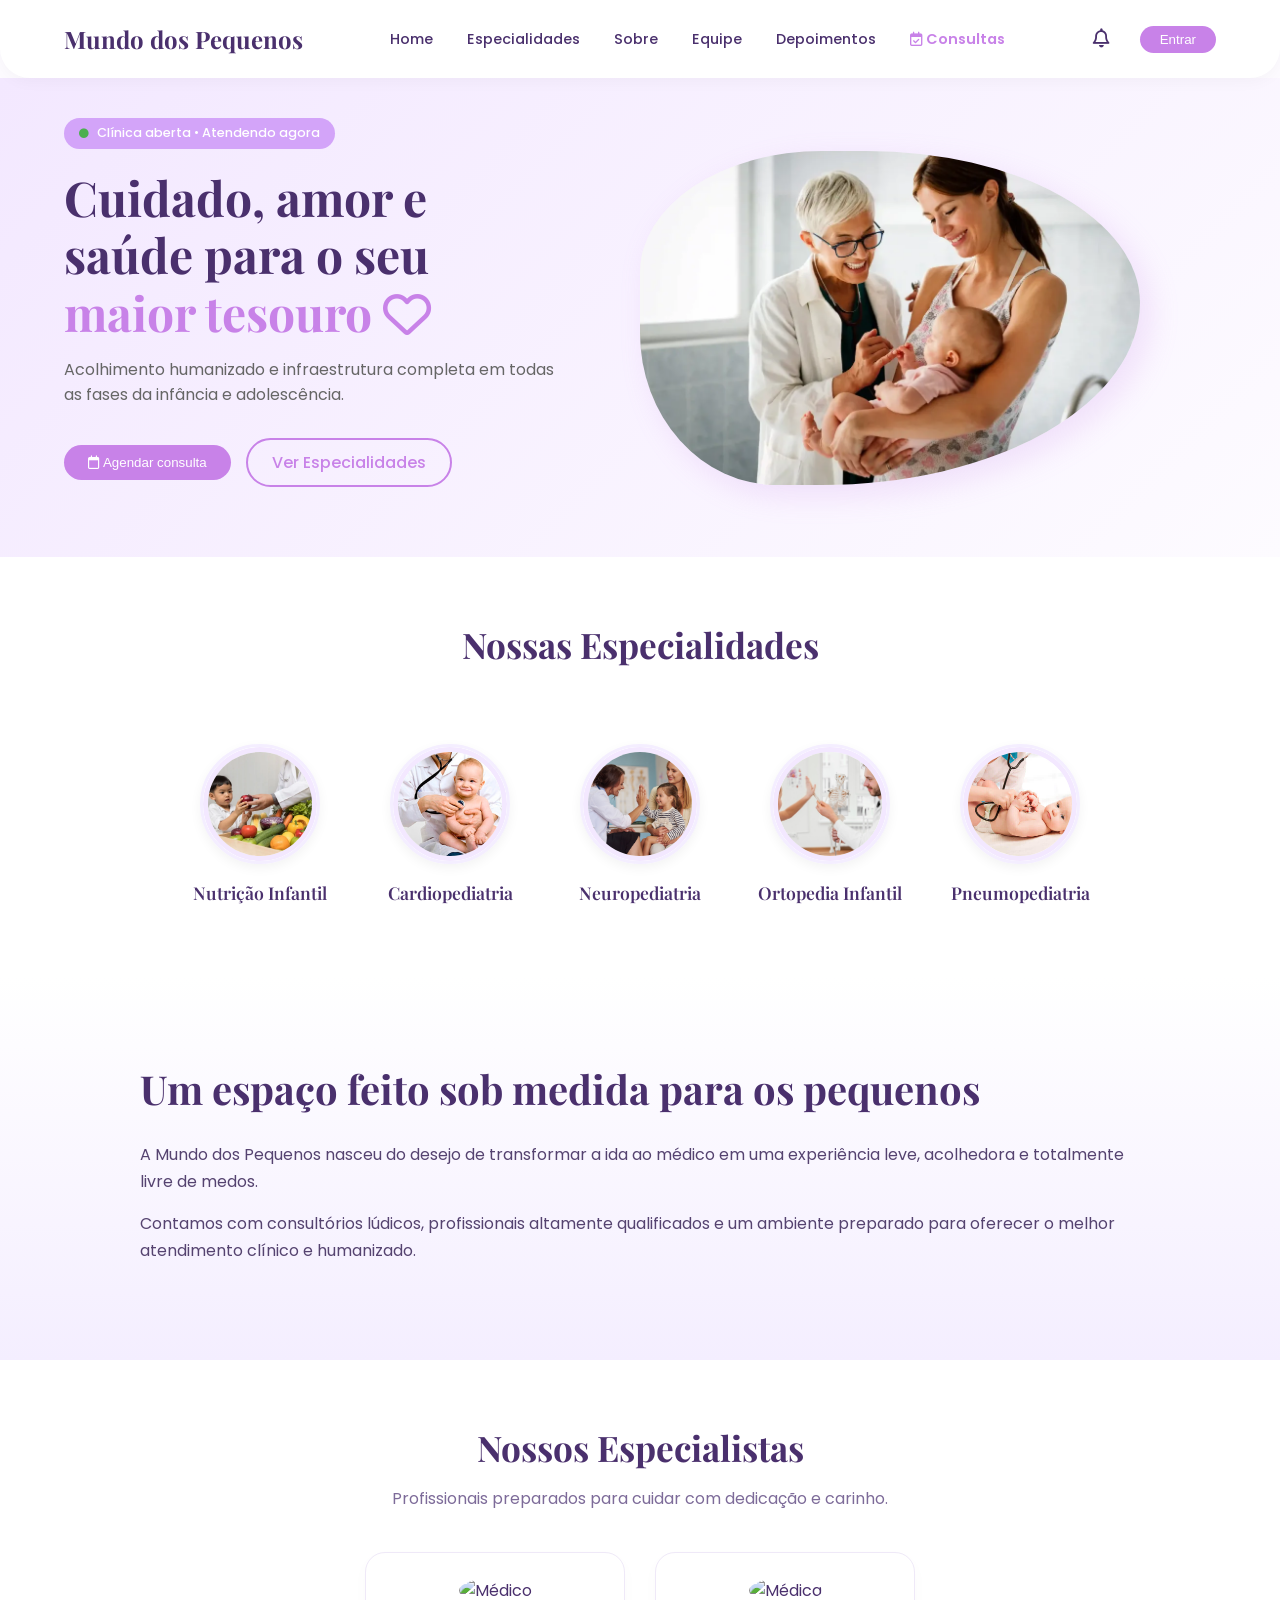
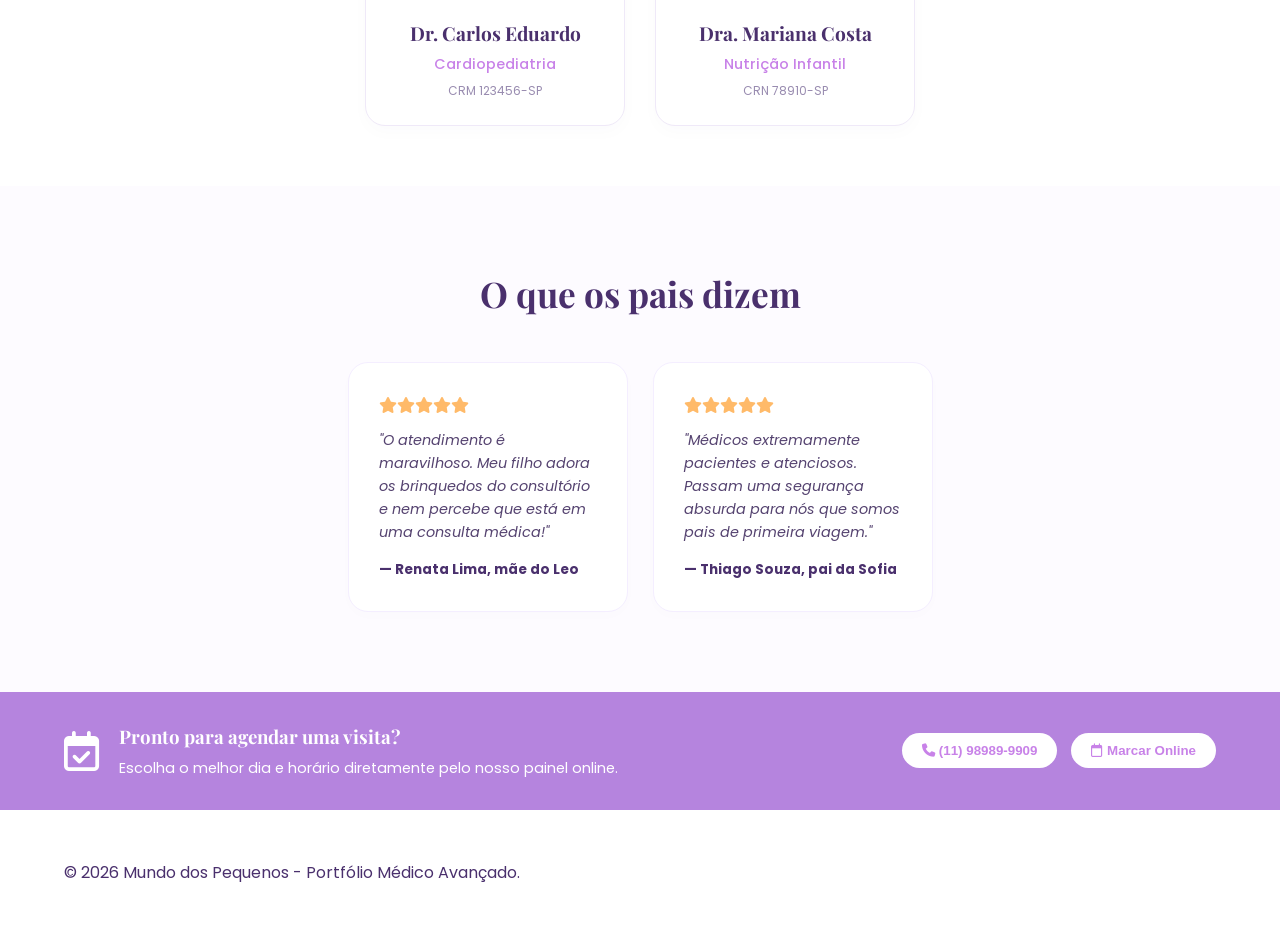
==== meus-agendamentos.html @ 8f844f4b "Continuação Continuação do trabalho para teste" ====
<!doctype html>
<html lang="pt-BR">
  <head>
    <meta charset="UTF-8" />
    <meta name="viewport" content="width=device-width, initial-scale=1.0" />
    <title>Mundo dos Pequenos - Minhas Consultas</title>
    <link
      href="https://fonts.googleapis.com/css2?family=Poppins:wght=300;400;500;600&display=swap"
      rel="stylesheet"
    />
    <link
      rel="stylesheet"
      href="https://cdnjs.cloudflare.com/ajax/libs/font-awesome/6.4.0/css/all.min.css"
    />
    <script src="https://cdn.jsdelivr.net/npm/sweetalert2@11"></script>
    <link rel="stylesheet" href="css/styles.css" />
    <style>
      .tabs-header {
        display: flex;
        gap: 10px;
        margin-bottom: 25px;
        border-bottom: 2px solid #efe9f8;
        padding-bottom: 10px;
      }
      .tab-btn {
        padding: 10px 20px;
        border: none;
        background: none;
        font-weight: 500;
        cursor: pointer;
        color: #7d6b99;
        font-family: inherit;
      }
      .tab-btn.active {
        color: var(--primary-purple);
        border-bottom: 3px solid var(--primary-purple);
        font-weight: 600;
      }
      .prontuario-badge {
        background: #e2f1ff;
        color: #0056b3;
        padding: 10px;
        border-radius: 8px;
        font-size: 0.8rem;
        margin-top: 12px;
        display: block;
        border-left: 3px solid #0056b3;
      }

      /* Estilo do Estado Vazio Premium */
      .empty-portal {
        text-align: center;
        padding: 60px 20px;
        background: white;
        border-radius: 24px;
        box-shadow: 0 8px 24px rgba(74, 48, 109, 0.02);
        border: 1px dashed #c882e8;
        max-width: 500px;
        margin: 50px auto;
      }
      .empty-portal i {
        font-size: 3.5rem;
        color: #e2d9f3;
        margin-bottom: 20px;
      }
      .empty-portal h3 {
        color: var(--dark-purple);
        margin-bottom: 10px;
      }
      .empty-portal p {
        color: #7d6b99;
        font-size: 0.9rem;
        margin-bottom: 25px;
      }
    </style>
  </head>
  <body class="page-agendamento" style="background: #f8f6fc; min-height: 100vh">
    <header class="navbar" style="background: white">
      <h2>Mundo dos Pequenos</h2>
      <button
        type="button"
        onclick="window.location.href = 'index.html'"
        class="btn-outline-purple"
      >
        Voltar ao Home
      </button>
    </header>

    <main
      class="dashboard-container"
      style="max-width: 1000px; margin: 40px auto; padding: 0 20px"
    >
      <div
        class="dashboard-header"
        style="
          background: white;
          padding: 30px;
          border-radius: 24px;
          text-align: center;
          margin-bottom: 30px;
          box-shadow: 0 4px 20px rgba(0, 0, 0, 0.01);
        "
      >
        <i
          class="fa-regular fa-calendar-check"
          style="
            font-size: 2.5rem;
            color: var(--primary-purple);
            margin-bottom: 10px;
          "
        ></i>
        <h2>Central de Consultas do Paciente</h2>
        <p>
          Acompanhe seus horários agendados e consulte os prontuários liberados
          pelos pediatras.
        </p>
      </div>

      <div class="tabs-header">
        <button class="tab-btn active" id="tabProximas">
          Próximas Consultas
        </button>
        <button class="tab-btn" id="tabHistorico">
          Histórico (Passadas / Concluídas)
        </button>
      </div>

      <div
        id="gridAgendamentos"
        class="cards-grid"
        style="
          display: grid;
          grid-template-columns: repeat(auto-fill, minmax(320px, 1fr));
          gap: 20px;
        "
      ></div>

      <div id="mensagemVazia" class="empty-portal hidden">
        <i class="fa-regular fa-calendar-times"></i>
        <h3>Nenhum agendamento por aqui</h3>
        <p>
          Você não possui nenhuma consulta registrada nesta categoria no
          momento.
        </p>
        <button
          onclick="window.location.href = 'agendamento.html'"
          class="btn-primary"
        >
          <i class="fa-solid fa-plus"></i> Agendar Nova Consulta
        </button>
      </div>
    </main>

    <script>
      document.addEventListener("DOMContentLoaded", () => {
        const sessao =
          JSON.parse(sessionStorage.getItem("sessao_active")) ||
          JSON.parse(sessionStorage.getItem("sessao_ativa"));
        if (!sessao) {
          window.location.href = "index.html";
          return;
        }

        let abaAtiva = "proximas";
        const grid = document.getElementById("gridAgendamentos");
        const msgVazia = document.getElementById("mensagemVazia");

        document
          .getElementById("tabProximas")
          .addEventListener("click", (e) => {
            alternarAba("proximas", e.target);
          });
        document
          .getElementById("tabHistorico")
          .addEventListener("click", (e) => {
            alternarAba("historico", e.target);
          });

        function alternarAba(aba, elemento) {
          abaAtiva = aba;
          document
            .querySelectorAll(".tab-btn")
            .forEach((b) => b.classList.remove("active"));
          elemento.classList.add("active");
          carregarCards();
        }

        function carregarCards() {
          const todos =
            JSON.parse(localStorage.getItem("banco_agendamentos")) || [];
          // Garante filtrar apenas as consultas criadas por este paciente logado
          let filtrados = todos.filter((a) => a.responsavel_id === sessao.id);
          let hoje = new Date().toISOString().split("T")[0];

          if (abaAtiva === "proximas") {
            filtrados = filtrados.filter(
              (a) => a.data_consulta >= hoje && a.status !== "Concluído",
            );
          } else {
            filtrados = filtrados.filter(
              (a) => a.data_consulta < hoje || a.status === "Concluído",
            );
          }

          grid.innerHTML = "";

          if (filtrados.length === 0) {
            msgVazia.classList.remove("hidden");
            return;
          }
          msgVazia.classList.add("hidden");

          filtrados.forEach((ag) => {
            let dataF = ag.data_consulta.split("-").reverse().join("/");
            let card = document.createElement("div");
            card.className = "appointment-card";
            card.style.background = "white";
            card.style.padding = "24px";
            card.style.borderRadius = "20px";
            card.style.border = "1px solid #EFE9F8";
            card.style.display = "flex";
            card.style.flexDirection = "column";
            card.style.justifyContent = "space-between";

            let botaoAcao = "";
            if (abaAtiva === "proximas") {
              botaoAcao = `<button onclick="cancelar('${ag.id_agendamento}')" class="btn-card-cancel" style="margin-top:15px;"><i class="fa-regular fa-trash-can"></i> Desmarcar Consulta</button>`;
            }

            card.innerHTML = `
                        <div>
                            <div style="display:flex; justify-content:between; align-items:center; margin-bottom:15px; border-bottom:1px dashed #EFE9F8; padding-bottom:10px;">
                                <span style="font-weight:600; font-size:0.8rem; background:#F4EEFF; padding:4px 12px; border-radius:20px; color:var(--dark-purple);"><i class="fa-regular fa-clock"></i> ${dataF} às ${ag.horario_consulta}</span>
                                <span style="font-size:0.75rem; font-weight:600; padding:4px 10px; border-radius:20px; background:${ag.status === "Concluído" ? "#E8FBF0" : "#E6F4FF"}; color:${ag.status === "Concluído" ? "#107C41" : "#0070E0"}; margin-left:auto;">${ag.status}</span>
                            </div>
                            <span style="font-size:0.75rem; color:#8978a5; text-transform:uppercase;">Criança</span>
                            <h3 style="margin:2px 0 10px 0; font-size:1.3rem; color:var(--dark-purple);">${ag.paciente_infantil}</h3>
                            <p style="font-size:0.85rem; color:#554370; margin-bottom:4px;"><i class="fa-solid fa-user-doctor" style="color:var(--primary-purple)"></i> Pediatra: <strong>${ag.medico_designado}</strong></p>
                            <p style="font-size:0.85rem; color:#554370;"><i class="fa-solid fa-stethoscope" style="color:var(--primary-purple)"></i> Área: <strong>${ag.especialidade}</strong></p>
                            
                            ${ag.evolucao_medica ? `<div class="prontuario-badge"><strong><i class="fa-solid fa-prescription-bottle-medical"></i> Prontuário & Receita:</strong><br>"${ag.evolucao_medica}"</div>` : ""}
                        </div>
                        ${botaoAcao}
                    `;
            grid.appendChild(card);
          });
        }

        window.cancelar = (id) => {
          Swal.fire({
            title: "Deseja cancelar?",
            text: "Essa vaga será liberada para outros pacientes.",
            icon: "warning",
            showCancelButton: true,
            confirmButtonColor: "#D93838",
            confirmButtonText: "Sim, cancelar",
            cancelButtonText: "Voltar",
          }).then((result) => {
            if (result.isConfirmed) {
              let todos =
                JSON.parse(localStorage.getItem("banco_agendamentos")) || [];
              todos = todos.filter((a) => a.id_agendamento !== id);
              localStorage.setItem("banco_agendamentos", JSON.stringify(todos));
              Swal.fire(
                "Cancelada!",
                "A consulta foi desmarcada.",
                "success",
              ).then(() => carregarCards());
            }
          });
        };

        carregarCards();
      });
    </script>
  </body>
</html>
---- css/styles.css ----
:root {
  --primary-purple: #c882e8;
  --light-purple: #f3e8ff;
  --dark-purple: #4a306d;
  --white: #ffffff;
  --font-heading: "Playfair Display", serif;
  --font-body: "Poppins", sans-serif;
}

* {
  margin: 0;
  padding: 0;
  box-sizing: border-box;
}

html {
  scroll-behavior: smooth;
}

body {
  font-family: var(--font-body);
  color: var(--dark-purple);
  background-color: #fdfbff;
  line-height: 1.6;
  overflow-x: hidden;
}

h1,
h2,
h3,
h4 {
  font-family: var(--font-heading);
  color: var(--dark-purple);
}

a {
  text-decoration: none;
  color: inherit;
}

/* Utilitários de Visibilidade Globais */
.hidden {
  display: none !important;
}
.hidden-content {
  display: none;
}
.visible-content {
  display: block !important;
}

/* Destaque de Texto */
.highlight-text {
  color: var(--primary-purple);
  font-weight: 600;
}

/* Alertas customizados de Login */
.auth-toast {
  padding: 12px;
  border-radius: 12px;
  background-color: #ffeaea;
  color: #cc3333;
  font-size: 0.85rem;
  margin-bottom: 15px;
  text-align: center;
  border: 1px solid #ffaaaa;
  font-weight: 500;
}
.auth-toast.success {
  background-color: #e6ffe6;
  color: #227722;
  border-color: #a8ffa8;
}

/* Botões */
.btn-primary {
  background-color: var(--primary-purple);
  color: var(--white);
  padding: 10px 24px;
  border-radius: 30px;
  font-weight: 500;
  transition: opacity 0.3s;
  border: none;
  cursor: pointer;
  display: inline-block;
  text-align: center;
}
.btn-primary:hover {
  opacity: 0.8;
}

.bulk-btn {
  width: 100%;
  padding: 12px;
  font-size: 1rem;
  border-radius: 25px !important;
}

.btn-outline {
  background-color: transparent;
  color: var(--primary-purple);
  padding: 10px 24px;
  border-radius: 30px;
  border: 2px solid var(--primary-purple);
  font-weight: 500;
  display: inline-block;
}

.btn-outline-purple {
  background-color: transparent;
  color: var(--primary-purple);
  padding: 10px 24px;
  border-radius: 30px;
  border: 1px solid var(--primary-purple);
  font-weight: 500;
  display: inline-block;
  margin-top: 15px;
  cursor: pointer;
}

.btn-outline-small {
  background-color: transparent;
  color: #cc3333;
  padding: 5px 15px;
  border-radius: 20px;
  border: 1px solid #cc3333;
  font-size: 0.8rem;
  cursor: pointer;
  font-weight: 500;
  display: inline-flex;
  align-items: center;
  gap: 5px;
}
.btn-outline-small:hover {
  background-color: #cc3333;
  color: var(--white);
}

.btn-small {
  background-color: var(--primary-purple);
  color: var(--white);
  padding: 5px 20px;
  border-radius: 20px;
  font-size: 0.85rem;
  display: inline-block;
}

.btn-white {
  background-color: var(--white);
  color: var(--primary-purple);
  padding: 10px 20px;
  border-radius: 30px;
  border: none;
  font-weight: 600;
  cursor: pointer;
  margin-left: 10px;
}

/* INTERFACE DE AUTENTICAÇÃO (SISTEMA DE LOGIN DE ENTRADA) */
.auth-overlay {
  position: fixed;
  top: 0;
  left: 0;
  width: 100%;
  height: 100%;
  background: linear-gradient(135deg, #f3e8ff 0%, #ead6ff 100%);
  display: flex;
  justify-content: center;
  align-items: center;
  z-index: 2000;
}
.auth-box {
  background-color: var(--white);
  padding: 40px;
  border-radius: 24px;
  width: 100%;
  max-width: 460px;
  box-shadow: 0 15px 35px rgba(74, 48, 109, 0.1);
}
.auth-header {
  text-align: center;
  margin-bottom: 25px;
}
.auth-header h2 {
  font-size: 2.2rem;
  color: var(--dark-purple);
  margin-bottom: 5px;
}
.auth-header p {
  font-size: 0.85rem;
  color: #777;
}
.profile-selector {
  display: flex;
  gap: 10px;
  margin-top: 15px;
  background-color: #f6f0fc;
  padding: 5px;
  border-radius: 30px;
}
.btn-profile {
  flex: 1;
  padding: 10px;
  border: none;
  background-color: transparent;
  border-radius: 25px;
  font-family: var(--font-body);
  font-size: 0.9rem;
  font-weight: 500;
  color: #777;
  cursor: pointer;
  transition: all 0.3s;
}
.btn-profile.active {
  background-color: var(--primary-purple);
  color: var(--white);
}
.auth-form-box h3 {
  font-size: 1.1rem;
  margin-bottom: 15px;
  color: var(--dark-purple);
}
.auth-form-box form {
  display: flex;
  flex-direction: column;
  gap: 12px;
}
.auth-form-box input {
  width: 100%;
  padding: 12px 18px;
  border-radius: 25px;
  border: 1px solid #e1d5f2;
  background-color: #fdfbff;
  font-family: var(--font-body);
  font-size: 0.9rem;
  outline: none;
  color: var(--dark-purple);
}
.auth-form-box input:focus {
  border-color: var(--primary-purple);
}
.auth-switch {
  text-align: center;
  font-size: 0.85rem;
  margin-top: 15px;
  color: #666;
}
.auth-switch a {
  color: var(--primary-purple);
  font-weight: 600;
}

/* Layout Principal (Navbar) */
.navbar {
  display: flex;
  justify-content: space-between;
  align-items: center;
  padding: 20px 5%;
  background-color: var(--white);
  border-radius: 0 0 30px 30px;
  box-shadow: 0 4px 15px rgba(0, 0, 0, 0.03);
  position: sticky;
  top: 0;
  z-index: 100;
}
.nav-links a {
  margin: 0 15px;
  font-weight: 500;
  font-size: 0.9rem;
}
.nav-links a:hover {
  color: var(--primary-purple);
}
.nav-actions {
  display: flex;
  align-items: center;
  gap: 15px;
}
.user-badge {
  font-size: 0.85rem;
  color: var(--dark-purple);
}
.user-badge i {
  color: var(--primary-purple);
  margin-right: 4px;
}

/* Hero Section */
.hero {
  display: flex;
  align-items: center;
  justify-content: space-between;
  padding: 40px 5%;
  background: linear-gradient(135deg, #f3e8ff 0%, #fdfbff 100%);
}
.hero-content {
  flex: 1;
  max-width: 500px;
}
.status-pill {
  background-color: #d3a4f9;
  color: var(--white);
  padding: 5px 15px;
  border-radius: 20px;
  font-size: 0.8rem;
  font-weight: 500;
  display: inline-block;
  margin-bottom: 20px;
}
.status-pill i {
  font-size: 0.6rem;
  margin-right: 5px;
  color: #4caf50;
}
.hero h1 {
  font-size: 3rem;
  line-height: 1.2;
  margin-bottom: 15px;
}
.hero h1 span {
  color: var(--primary-purple);
}
.hero p {
  font-size: 1rem;
  margin-bottom: 30px;
  color: #666;
}
.hero-buttons {
  margin-bottom: 30px;
  display: flex;
  gap: 15px;
  align-items: center;
}
.hero-features {
  display: flex;
  gap: 15px;
  font-size: 0.8rem;
  font-weight: 500;
}
.hero-features i {
  color: #a8d08d;
}
.hero-image {
  flex: 1;
  display: flex;
  justify-content: center;
}
.hero-image img {
  width: 90%;
  max-width: 500px;
  border-radius: 40% 60% 70% 30% / 40% 50% 60% 50%;
  box-shadow: 10px 10px 30px rgba(200, 130, 232, 0.2);
}

/* Especialidades */
.specialties {
  display: flex;
  justify-content: center;
  gap: 30px;
  padding: 60px 5%;
  background-color: #fdfbff;
  flex-wrap: wrap;
}
.specialty-card {
  text-align: center;
  width: 150px;
}
.specialty-card img {
  width: 130px;
  height: 130px;
  border-radius: 50%;
  object-fit: cover;
  margin-bottom: 15px;
  border: 5px solid var(--light-purple);
}
.specialty-card h3 {
  font-size: 1rem;
  margin-bottom: 10px;
}

/* Conceito Section */
.concept {
  display: flex;
  align-items: center;
  padding: 60px 5%;
  background-color: var(--light-purple);
}
.concept-content {
  flex: 1;
  padding-right: 40px;
}
.concept-content .subtitle {
  color: var(--primary-purple);
  font-weight: 600;
  font-size: 0.9rem;
}
.concept-content h2 {
  font-size: 2.5rem;
  margin: 10px 0 20px;
}
.concept-image {
  flex: 1;
  position: relative;
  display: flex;
  justify-content: center;
}
.concept-image img {
  width: 300px;
  border-radius: 20px;
}
.quote-blob {
  position: absolute;
  bottom: -30px;
  right: 20px;
  background-color: #d3a4f9;
  padding: 25px;
  border-radius: 40% 60% 70% 30% / 40% 50% 60% 50%;
  color: var(--dark-purple);
  max-width: 250px;
  font-size: 0.85rem;
  box-shadow: 0 10px 20px rgba(0, 0, 0, 0.1);
}
.quote-blob strong {
  display: block;
  margin-top: 10px;
  color: var(--white);
}

/* Sobre Nós */
.about {
  display: flex;
  align-items: center;
  padding: 80px 5%;
  gap: 50px;
}
.about-image img {
  width: 100%;
  max-width: 400px;
  border-radius: 200px 200px 20px 20px;
}
.about-content {
  flex: 1;
}
.about-content h2 {
  font-size: 2.5rem;
  margin-bottom: 20px;
}
.about-content p {
  margin-bottom: 15px;
  color: #555;
}
.about-cards {
  display: flex;
  gap: 20px;
  margin-top: 30px;
}
.info-card {
  background-color: #f8efff;
  padding: 20px;
  border-radius: 15px;
  flex: 1;
  text-align: center;
  border: 1px solid #eed4ff;
}
.info-card i {
  font-size: 1.5rem;
  color: var(--primary-purple);
  margin-bottom: 10px;
}
.info-card h4 {
  margin-bottom: 5px;
  font-size: 1rem;
}
.info-card p {
  font-size: 0.8rem;
  margin: 0;
}

/* Banner de Agendamento */
.cta-banner {
  background-color: #b584de;
  padding: 30px 5%;
  display: flex;
  justify-content: space-between;
  align-items: center;
  color: var(--white);
}
.cta-text {
  display: flex;
  align-items: center;
  gap: 20px;
}
.cta-text i {
  font-size: 2.5rem;
}
.cta-text h3 {
  color: var(--white);
  margin-bottom: 5px;
}
.cta-text p {
  font-size: 0.9rem;
  margin: 0;
}

/* ESTILIZAÇÃO COMPLETA DA NOVA PÁGINA DE AGENDAMENTO */
.page-agendamento {
  background: linear-gradient(135deg, #fdfbff 0%, #f5ecff 100%);
  min-height: 100vh;
}
.agendamento-container {
  display: flex;
  justify-content: center;
  align-items: center;
  padding: 60px 5%;
}
.agendamento-box {
  background-color: var(--white);
  width: 100%;
  max-width: 600px;
  padding: 40px;
  border-radius: 24px;
  box-shadow: 0 10px 30px rgba(74, 48, 109, 0.05);
  border: 1px solid #eadfff;
}
.form-title {
  text-align: center;
  margin-bottom: 30px;
}
.form-title i {
  font-size: 2.5rem;
  color: var(--primary-purple);
  margin-bottom: 10px;
}
.form-title h2 {
  font-size: 2rem;
}
.form-title p {
  font-size: 0.9rem;
  color: #666;
}

.form-group {
  display: flex;
  flex-direction: column;
  gap: 8px;
  margin-bottom: 20px;
}
.form-group-row {
  display: flex;
  gap: 20px;
}
.form-group-row .form-group {
  flex: 1;
}

.form-group label {
  font-size: 0.85rem;
  font-weight: 500;
  color: var(--dark-purple);
}
.form-group input,
.form-group select,
.form-group textarea {
  width: 100%;
  padding: 12px 18px;
  border-radius: 15px;
  border: 1px solid #e1d5f2;
  background-color: #fdfbff;
  font-family: var(--font-body);
  font-size: 0.9rem;
  color: var(--dark-purple);
  outline: none;
}
.form-group input:focus,
.form-group select:focus,
.form-group textarea:focus {
  border-color: var(--primary-purple);
}

/* Footer */
footer {
  display: flex;
  justify-content: space-between;
  padding: 50px 5%;
  background-color: var(--white);
  flex-wrap: wrap;
}
.footer-col h4 {
  margin-bottom: 20px;
  font-size: 1.1rem;
}
.footer-col a {
  display: block;
  margin-bottom: 10px;
  font-size: 0.9rem;
  color: #666;
  transition: color 0.3s;
}
.footer-col a:hover {
  color: var(--primary-purple);
}
.contact p {
  margin-bottom: 10px;
  font-size: 0.9rem;
  color: #666;
}
.contact i {
  color: var(--primary-purple);
  margin-right: 8px;
}
.social-icons a {
  display: inline-block;
  margin-right: 15px;
  font-size: 1.5rem;
  color: var(--dark-purple);
}
.social-icons a:hover {
  color: var(--primary-purple);
}

/* Responsividade */
@media (max-width: 768px) {
  .hero,
  .concept,
  .about,
  .cta-banner {
    flex-direction: column;
    text-align: center;
  }
  .nav-links {
    display: none;
  }
  .hero-buttons {
    justify-content: center;
    flex-wrap: wrap;
  }
  .concept-content {
    padding-right: 0;
    margin-bottom: 40px;
  }
  .cta-actions {
    margin-top: 20px;
  }
  .quote-blob {
    position: relative;
    bottom: 0;
    right: 0;
    margin: -30px auto 0;
  }
  .about-cards {
    flex-direction: column;
  }
  footer {
    flex-direction: column;
    gap: 30px;
  }
  .auth-box {
    padding: 25px;
    margin: 15px;
  }
  .form-group-row {
    flex-direction: column;
    gap: 0;
  }
}
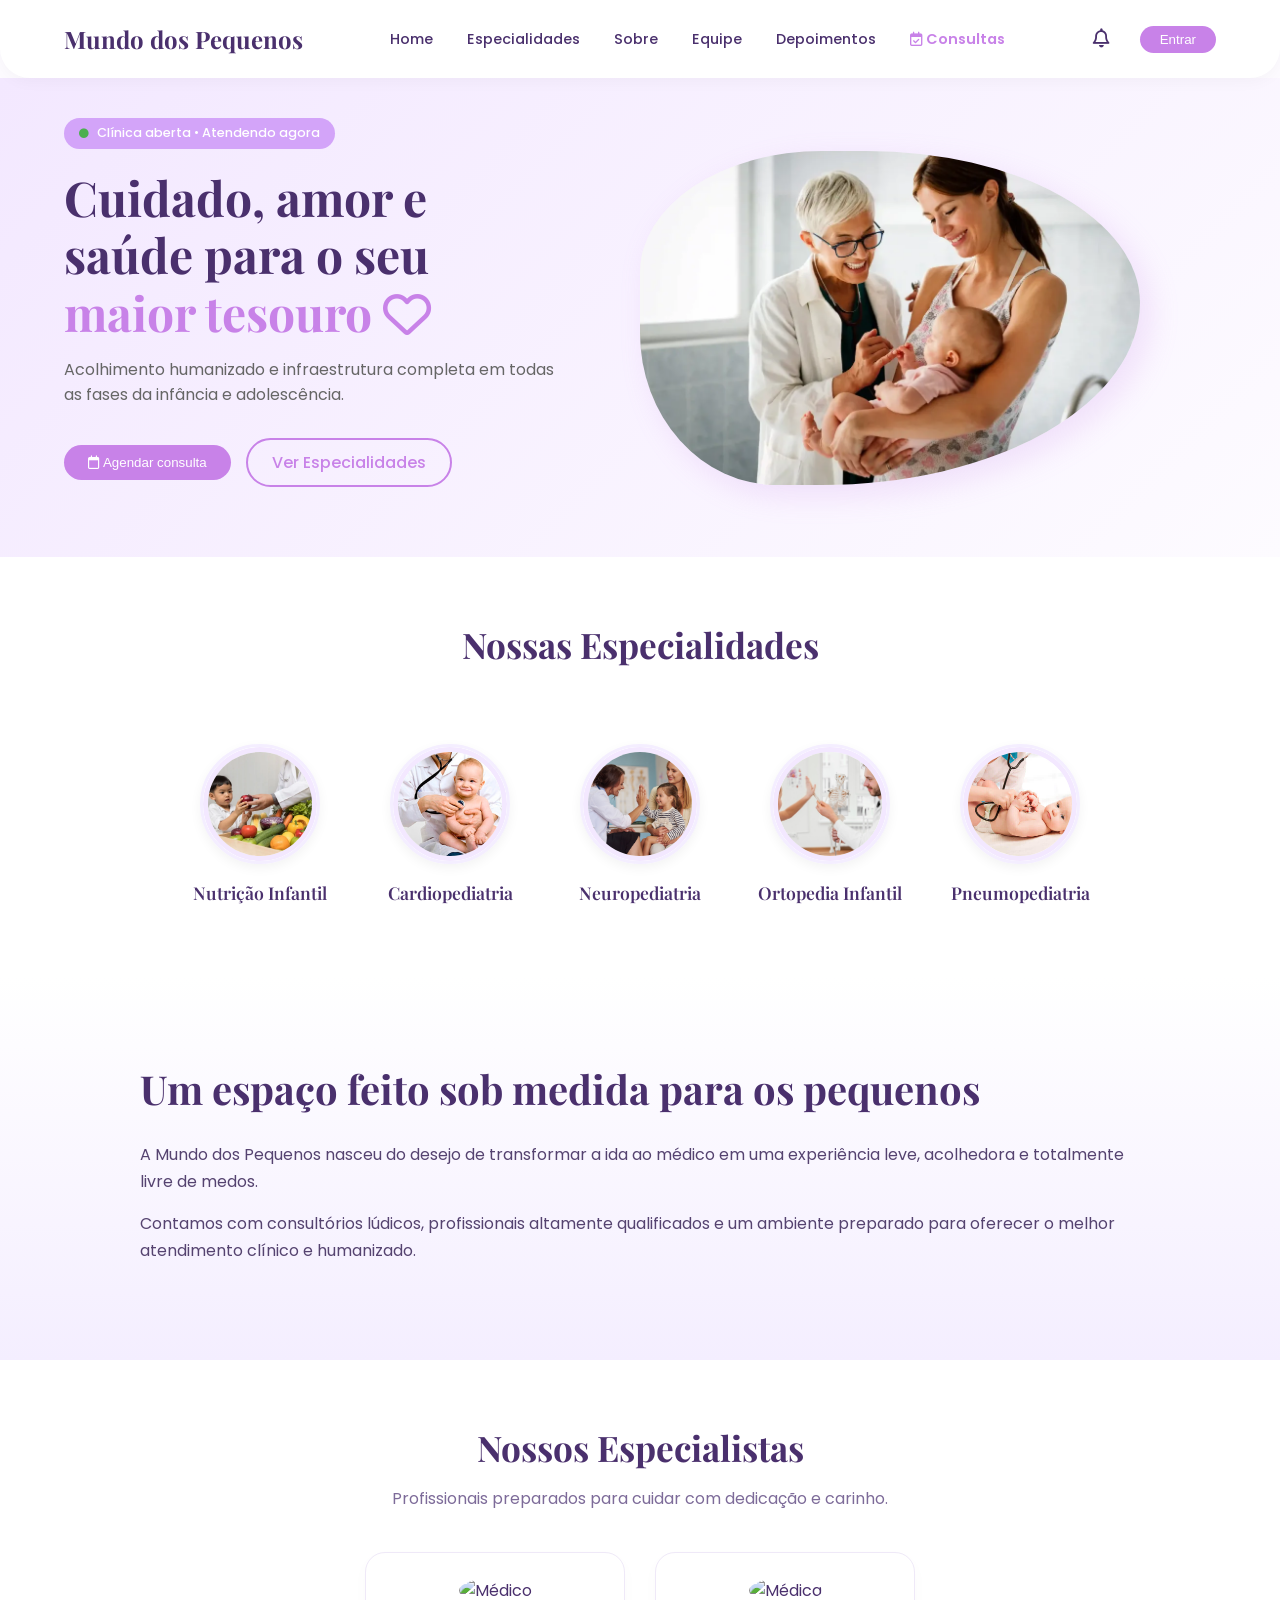
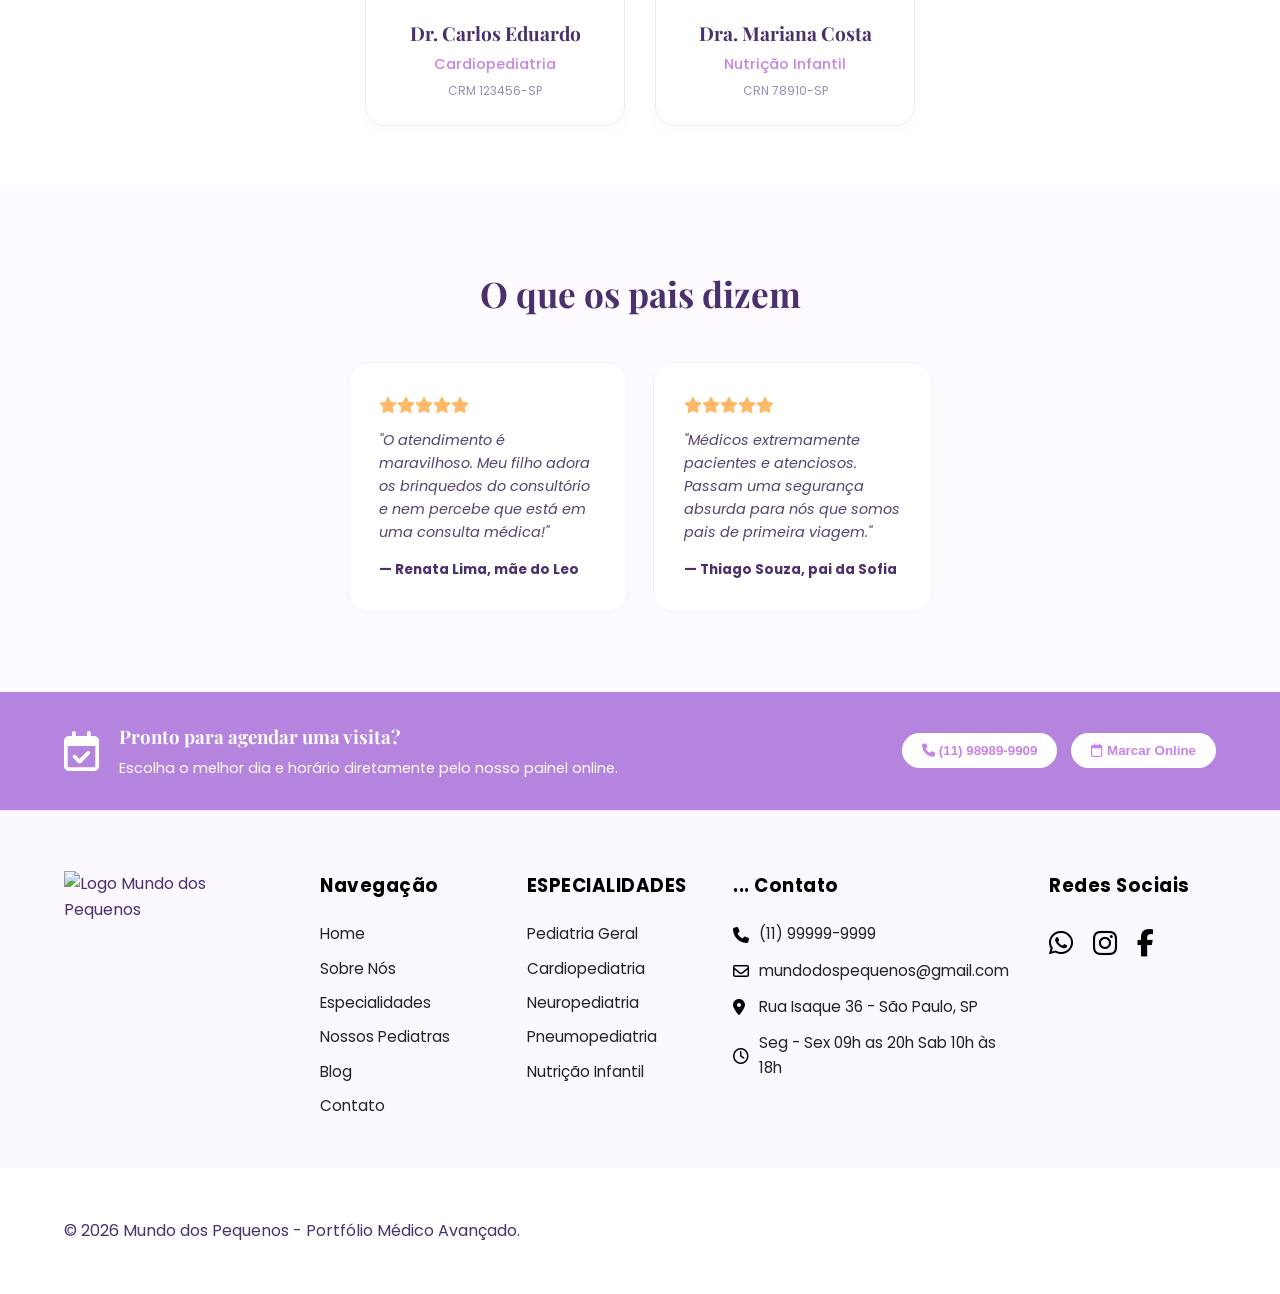
==== commit 760e5ef3: "." ====
--- a/meus-agendamentos.html
+++ b/meus-agendamentos.html
@@ -274,4 +274,4 @@
       });
     </script>
   </body>
-</html>
+</html>
--- a/css/styles.css
+++ b/css/styles.css
@@ -664,3 +664,118 @@
     gap: 0;
   }
 }
+/* ==========================================
+   ESTILOS DO RODAPÉ (DA FOTO)
+   ========================================== */
+.main-footer {
+  background-color: #fcf8ff;
+  padding: 60px 5% 40px;
+  border-top: 1px solid #efe6fc;
+}
+
+.footer-container {
+  max-width: 1200px;
+  margin: 0 auto;
+  display: grid;
+  grid-template-columns: 1.3fr 1fr 1fr 1.5fr 1fr;
+  gap: 40px;
+}
+
+.footer-logo-img {
+  max-width: 160px;
+  height: auto;
+}
+
+.footer-col h4 {
+  font-family: "Poppins", sans-serif;
+  color: #000000;
+  font-size: 1.15rem;
+  font-weight: 700;
+  margin-bottom: 22px;
+  text-transform: none;
+  letter-spacing: 0.5px;
+}
+
+.footer-col a,
+.footer-col span {
+  display: block;
+  color: #222222;
+  font-size: 0.95rem;
+  margin-bottom: 10px;
+  font-weight: 400;
+  font-family: "Poppins", sans-serif;
+  text-decoration: none;
+}
+
+.footer-col a:hover {
+  color: #c882e8;
+}
+
+.footer-contact p {
+  font-size: 0.95rem;
+  color: #222222;
+  margin-bottom: 12px;
+  display: flex;
+  align-items: center;
+  gap: 10px;
+  font-family: "Poppins", sans-serif;
+}
+
+.footer-contact i {
+  color: #000000;
+  width: 16px;
+  font-size: 1rem;
+}
+
+.social-medias {
+  display: flex;
+  gap: 20px;
+  margin-top: 5px;
+}
+
+.social-medias a {
+  font-size: 1.7rem;
+  color: #000000;
+  transition: color 0.2s, transform 0.2s;
+  display: inline-block;
+}
+
+.social-medias a:hover {
+  color: #c882e8;
+  transform: scale(1.1);
+}
+
+/* Responsividade do Banner e Rodapé */
+@media (max-width: 992px) {
+  .footer-container {
+    grid-template-columns: repeat(auto-fit, minmax(220px, 1fr));
+    gap: 30px;
+  }
+  .cta-banner {
+    flex-direction: column;
+    text-align: center;
+    gap: 25px;
+    padding: 30px 20px;
+  }
+  .cta-left {
+    flex-direction: column;
+    gap: 10px;
+  }
+  .cta-right {
+    padding-right: 0;
+    flex-direction: column;
+    width: 100%;
+    gap: 15px;
+  }
+  .cta-phone-btn,
+  .cta-action-btn {
+    width: 100%;
+    justify-content: center;
+  }
+  .cta-mascote {
+    display: none;
+  }
+}
+.pedro{
+  text-align: center;
+}
